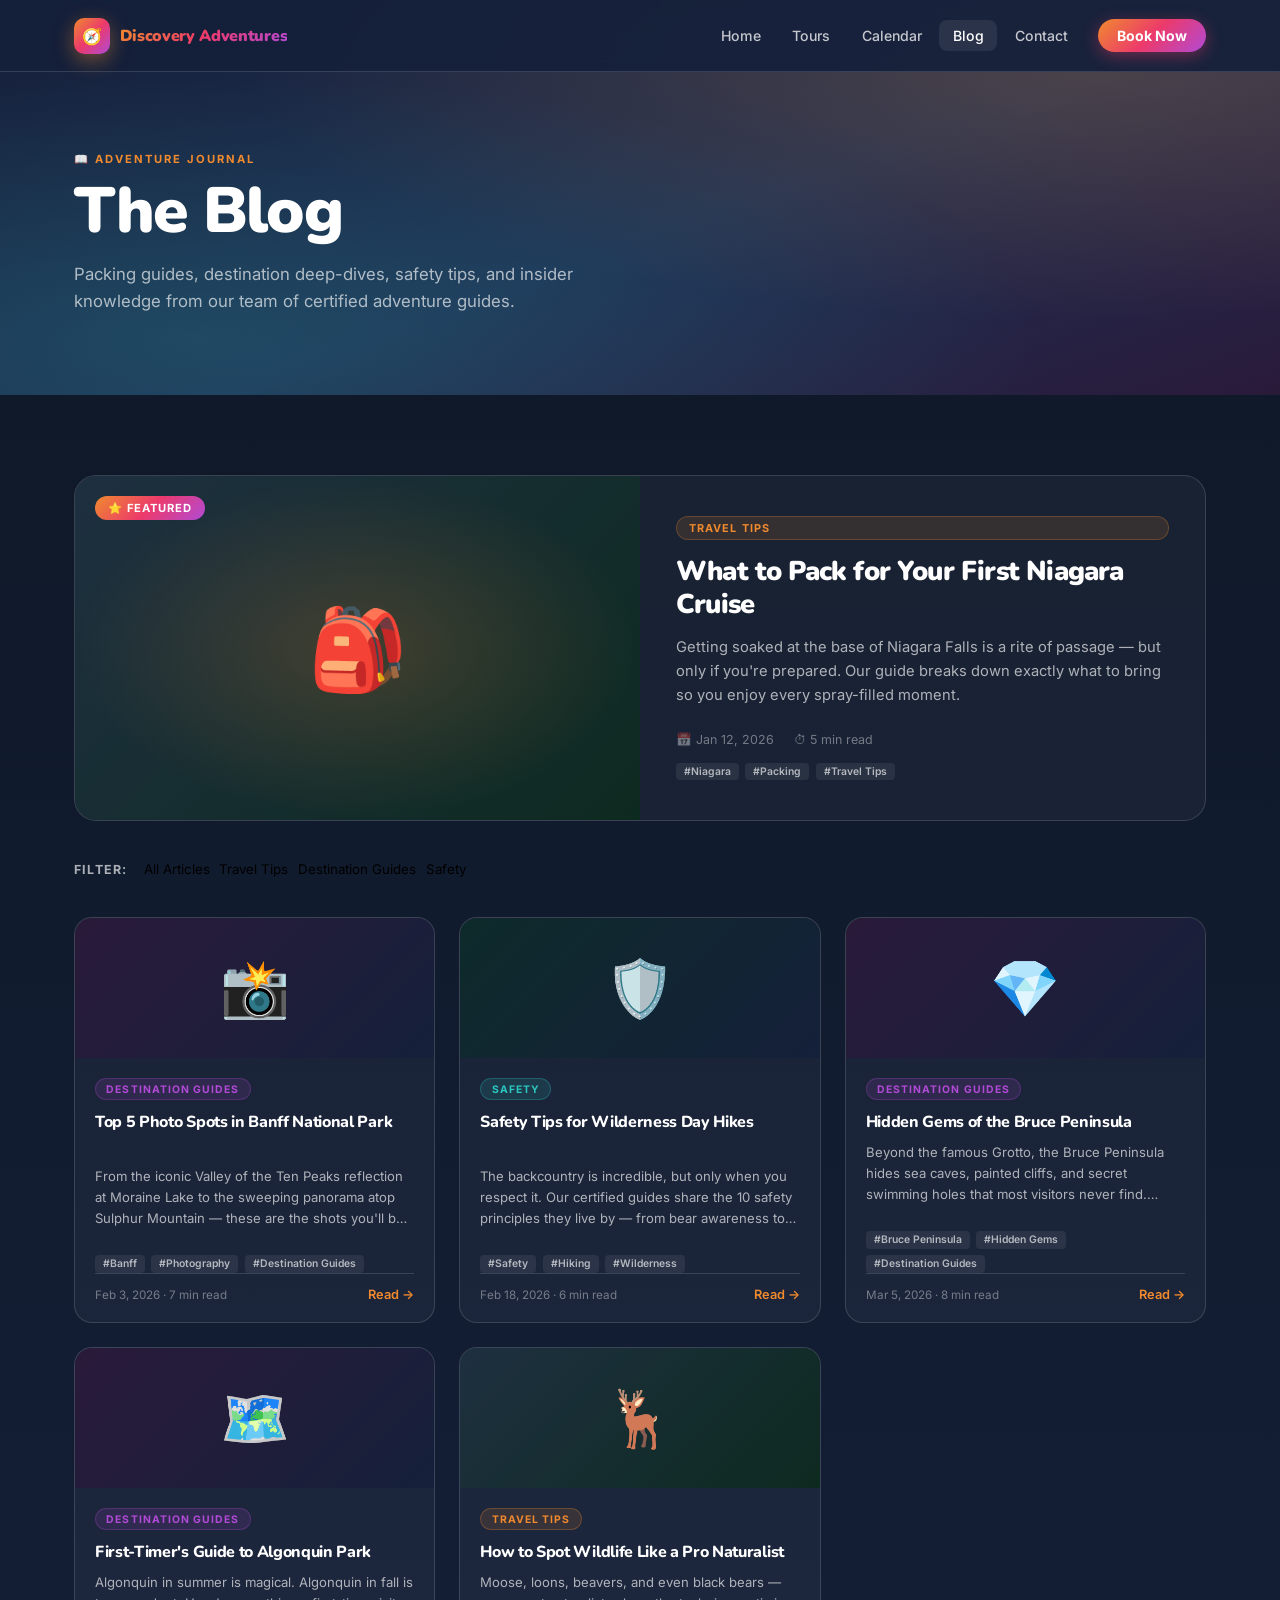
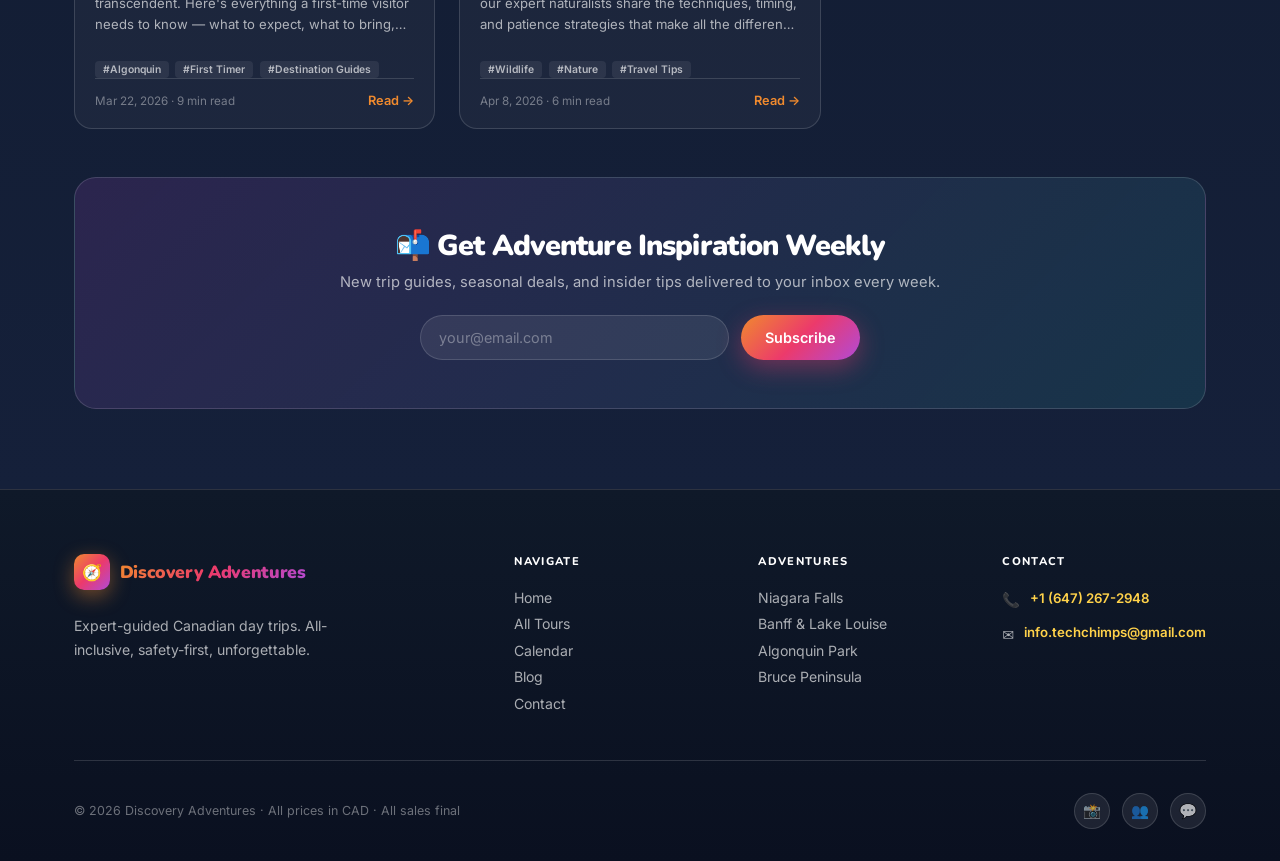
==== blog.html @ 80109bd1 "Add files via upload" ====
<!DOCTYPE html>
<html lang="en">
<head>
<meta charset="UTF-8"/>
<meta name="viewport" content="width=device-width,initial-scale=1"/>
<title>Adventure Blog — Discovery Adventures</title>
<link rel="stylesheet" href="css/style.css"/>
<style>
/* ── BLOG PAGE STYLES ────────────────────────────────── */

/* FEATURED POST */
.featured-post {
  background: rgba(255,255,255,0.04);
  border: 1px solid var(--glass-border);
  border-radius: 22px;
  overflow: hidden;
  display: grid;
  grid-template-columns: 1fr 1fr;
  margin-bottom: 2.5rem;
  transition: transform 0.3s, box-shadow 0.3s;
  cursor: pointer;
}
.featured-post:hover {
  transform: translateY(-4px);
  box-shadow: 0 24px 60px -16px rgba(21,32,58,0.7);
}
.featured-visual {
  background: linear-gradient(135deg, #15203a 0%, #1a1060 100%);
  display: flex;
  align-items: center;
  justify-content: center;
  font-size: 6rem;
  min-height: 320px;
  position: relative;
  overflow: hidden;
}
.featured-visual::before {
  content: '';
  position: absolute;
  inset: 0;
  background: radial-gradient(ellipse at 50% 50%, rgba(240,138,46,0.2), transparent 70%);
}
.featured-badge {
  position: absolute;
  top: 1.25rem; left: 1.25rem;
  padding: 0.3rem 0.8rem;
  background: var(--grad-main);
  border-radius: 999px;
  font-size: 0.7rem;
  font-weight: 700;
  color: white;
  text-transform: uppercase;
  letter-spacing: 0.08em;
}
.featured-body {
  padding: 2.5rem 2.25rem;
  display: flex;
  flex-direction: column;
  justify-content: center;
}
.featured-cat {
  display: inline-flex;
  align-items: center;
  padding: 0.25rem 0.75rem;
  border-radius: 999px;
  font-size: 0.68rem;
  font-weight: 700;
  letter-spacing: 0.1em;
  text-transform: uppercase;
  margin-bottom: 1rem;
}
.featured-title {
  font-family: 'Nunito', sans-serif;
  font-weight: 900;
  font-size: 1.7rem;
  letter-spacing: -0.03em;
  color: white;
  line-height: 1.2;
  margin-bottom: 0.85rem;
}
.featured-excerpt {
  font-size: 0.92rem;
  color: var(--text-muted);
  line-height: 1.65;
  margin-bottom: 1.5rem;
}
.featured-meta {
  display: flex;
  align-items: center;
  gap: 1.25rem;
  font-size: 0.78rem;
  color: var(--text-dim);
}

/* TAG FILTERS */
.tag-filters {
  display: flex;
  gap: 0.6rem;
  flex-wrap: wrap;
  margin-bottom: 2.5rem;
  align-items: center;
}
.tag-filter-label {
  font-size: 0.78rem;
  font-weight: 700;
  color: var(--text-muted);
  text-transform: uppercase;
  letter-spacing: 0.1em;
  margin-right: 0.4rem;
}

/* BLOG GRID */
.blog-masonry {
  display: grid;
  grid-template-columns: repeat(3, 1fr);
  gap: 1.5rem;
}
.blog-post-card {
  background: rgba(255,255,255,0.04);
  border: 1px solid var(--glass-border);
  border-radius: 18px;
  overflow: hidden;
  display: flex;
  flex-direction: column;
  transition: transform 0.3s, box-shadow 0.3s;
  cursor: pointer;
}
.blog-post-card:hover {
  transform: translateY(-5px);
  box-shadow: 0 20px 50px -12px rgba(21,32,58,0.6);
}
.blog-post-visual {
  height: 140px;
  display: flex;
  align-items: center;
  justify-content: center;
  font-size: 3.5rem;
  position: relative;
  overflow: hidden;
}
.blog-post-body {
  padding: 1.25rem;
  flex: 1;
  display: flex;
  flex-direction: column;
}
.blog-post-cat {
  display: inline-flex;
  align-items: center;
  padding: 0.2rem 0.65rem;
  border-radius: 999px;
  font-size: 0.65rem;
  font-weight: 700;
  letter-spacing: 0.1em;
  text-transform: uppercase;
  margin-bottom: 0.75rem;
  align-self: flex-start;
}
.blog-post-title {
  font-family: 'Nunito', sans-serif;
  font-weight: 800;
  font-size: 1rem;
  color: white;
  letter-spacing: -0.02em;
  line-height: 1.3;
  margin-bottom: 0.6rem;
  flex: 1;
}
.blog-post-excerpt {
  font-size: 0.82rem;
  color: var(--text-muted);
  line-height: 1.6;
  margin-bottom: 1rem;
  display: -webkit-box;
  -webkit-line-clamp: 3;
  -webkit-box-orient: vertical;
  overflow: hidden;
}
.blog-post-footer {
  display: flex;
  align-items: center;
  justify-content: space-between;
  border-top: 1px solid var(--glass-border);
  padding-top: 0.85rem;
}
.blog-post-meta {
  font-size: 0.73rem;
  color: var(--text-dim);
}

/* TAG CHIPS */
.blog-tags {
  display: flex;
  gap: 0.4rem;
  flex-wrap: wrap;
  margin-top: 0.6rem;
}
.blog-tag {
  font-size: 0.65rem;
  padding: 0.15rem 0.5rem;
  border-radius: 4px;
  background: rgba(255,255,255,0.07);
  color: var(--text-muted);
  font-weight: 600;
}

/* NEWSLETTER */
.newsletter-strip {
  background: linear-gradient(135deg, rgba(177,74,214,0.15), rgba(44,199,193,0.12));
  border: 1px solid var(--glass-border);
  border-radius: 22px;
  padding: 3rem 2.5rem;
  text-align: center;
  margin-top: 3rem;
}
.newsletter-title {
  font-family: 'Nunito', sans-serif;
  font-weight: 900;
  font-size: 1.8rem;
  letter-spacing: -0.03em;
  color: white;
  margin-bottom: 0.5rem;
}
.newsletter-sub { font-size: 0.92rem; color: var(--text-muted); margin-bottom: 1.5rem; }
.newsletter-form {
  display: flex;
  max-width: 440px;
  margin: 0 auto;
  gap: 0.75rem;
  flex-wrap: wrap;
}
.newsletter-input {
  flex: 1;
  padding: 0.8rem 1.1rem;
  border-radius: 999px;
  border: 1px solid var(--glass-border);
  background: rgba(255,255,255,0.08);
  color: white;
  font-size: 0.9rem;
  outline: none;
  min-width: 200px;
}
.newsletter-input::placeholder { color: rgba(255,255,255,0.35); }
.newsletter-input:focus { border-color: var(--purple); }
.newsletter-success {
  color: var(--teal);
  font-weight: 700;
  font-size: 0.95rem;
  display: none;
  margin-top: 0.75rem;
}

/* RESPONSIVE */
@media (max-width: 900px) {
  .featured-post { grid-template-columns: 1fr; }
  .featured-visual { min-height: 200px; }
  .blog-masonry { grid-template-columns: 1fr 1fr; }
}
@media (max-width: 600px) { .blog-masonry { grid-template-columns: 1fr; } }
</style>
</head>
<body>

<!-- ── NAVIGATION ─────────────────────────────────────── -->
<nav class="site-nav">
  <div class="nav-inner">
    <a href="index.html" class="nav-logo">
      <div class="nav-logo-badge">🧭</div>
      <span class="nav-logo-name">Discovery Adventures</span>
    </a>
    <button class="nav-toggle" id="navToggle" aria-label="Toggle menu">
      <span></span><span></span><span></span>
    </button>
    <div class="nav-links" id="navLinks">
      <a href="index.html" class="nav-link">Home</a>
      <a href="tours.html" class="nav-link">Tours</a>
      <a href="calendar.html" class="nav-link">Calendar</a>
      <a href="blog.html" class="nav-link active">Blog</a>
      <a href="contact.html" class="nav-link">Contact</a>
      <a href="tours.html" class="nav-cta">Book Now</a>
    </div>
  </div>
</nav>

<!-- ── PAGE HERO ───────────────────────────────────────── -->
<section class="page-hero">
  <div class="container page-hero-inner">
    <div class="section-eyebrow">📖 Adventure Journal</div>
    <h1 class="section-title" style="font-size:clamp(2.5rem,6vw,4rem);">The Blog</h1>
    <p class="section-subtitle">Packing guides, destination deep-dives, safety tips, and insider knowledge from our team of certified adventure guides.</p>
  </div>
</section>

<!-- ── BLOG CONTENT ────────────────────────────────────── -->
<section class="section" style="background:linear-gradient(180deg,#0f1929 0%,var(--navy) 100%);">
  <div class="container">

    <!-- Featured Post -->
    <div class="featured-post" id="featuredPost"><!-- injected --></div>

    <!-- Tag Filters -->
    <div class="tag-filters">
      <span class="tag-filter-label">Filter:</span>
      <button class="filter-chip active" data-cat="all">All Articles</button>
      <button class="filter-chip" data-cat="Travel Tips">Travel Tips</button>
      <button class="filter-chip" data-cat="Destination Guides">Destination Guides</button>
      <button class="filter-chip" data-cat="Safety">Safety</button>
    </div>

    <!-- Blog Grid -->
    <div class="blog-masonry" id="blogMasonry"><!-- injected --></div>

    <!-- Newsletter -->
    <div class="newsletter-strip">
      <div class="newsletter-title">📬 Get Adventure Inspiration Weekly</div>
      <p class="newsletter-sub">New trip guides, seasonal deals, and insider tips delivered to your inbox every week.</p>
      <div class="newsletter-form">
        <input class="newsletter-input" type="email" id="newsletterEmail" placeholder="your@email.com" autocomplete="email"/>
        <button class="btn btn-primary" id="newsletterBtn" style="border-radius:999px;">Subscribe</button>
      </div>
      <div class="newsletter-success" id="newsletterSuccess">🎉 You're subscribed! Welcome to the crew.</div>
    </div>

  </div>
</section>

<!-- ── SITE FOOTER ─────────────────────────────────────── -->
<footer class="site-footer">
  <div class="container">
    <div class="footer-grid">
      <div>
        <a href="index.html" class="nav-logo" style="display:inline-flex; margin-bottom:0.5rem;">
          <div class="nav-logo-badge">🧭</div>
          <span class="nav-logo-name" style="font-size:1.1rem;">Discovery Adventures</span>
        </a>
        <p class="footer-brand-desc">Expert-guided Canadian day trips. All-inclusive, safety-first, unforgettable.</p>
      </div>
      <div>
        <div class="footer-col-title">Navigate</div>
        <div class="footer-links">
          <a href="index.html">Home</a>
          <a href="tours.html">All Tours</a>
          <a href="calendar.html">Calendar</a>
          <a href="blog.html">Blog</a>
          <a href="contact.html">Contact</a>
        </div>
      </div>
      <div>
        <div class="footer-col-title">Adventures</div>
        <div class="footer-links">
          <a href="tour-detail.html?tour=niagara-falls">Niagara Falls</a>
          <a href="tour-detail.html?tour=banff-lake-louise">Banff & Lake Louise</a>
          <a href="tour-detail.html?tour=algonquin-canoe">Algonquin Park</a>
          <a href="tour-detail.html?tour=bruce-peninsula">Bruce Peninsula</a>
        </div>
      </div>
      <div>
        <div class="footer-col-title">Contact</div>
        <div class="footer-contact-row">
          <span class="footer-contact-icon">📞</span>
          <div><a href="https://wa.me/16472672948">+1 (647) 267-2948</a></div>
        </div>
        <div class="footer-contact-row">
          <span class="footer-contact-icon">✉️</span>
          <div><a href="mailto:info.techchimps@gmail.com">info.techchimps@gmail.com</a></div>
        </div>
      </div>
    </div>
    <div class="footer-bottom">
      <div class="footer-legal">© 2026 Discovery Adventures · All prices in CAD · All sales final</div>
      <div class="footer-social">
        <a href="#" aria-label="Instagram">📸</a>
        <a href="#" aria-label="Facebook">👥</a>
        <a href="https://wa.me/16472672948" aria-label="WhatsApp">💬</a>
      </div>
    </div>
  </div>
</footer>

<!-- ── SCRIPTS ──────────────────────────────────────────── -->
<script src="js/data.js"></script>
<script>
/* ── NAV ─────────────────────────────────────────────── */
document.getElementById('navToggle').addEventListener('click', () => {
  document.getElementById('navLinks').classList.toggle('open');
});

/* ── BACKGROUND GRADIENTS PER CATEGORY ──────────────── */
const CATEGORY_BKGS = {
  'Travel Tips':       'linear-gradient(135deg,#1e3040 0%,#0d2a20 100%)',
  'Destination Guides':'linear-gradient(135deg,#2a1a3a 0%,#15203a 100%)',
  'Safety':            'linear-gradient(135deg,#0d2a2a 0%,#15203a 100%)',
};

/* ── RENDER FEATURED ─────────────────────────────────── */
function renderFeatured(post) {
  const bkg = CATEGORY_BKGS[post.category] || CATEGORY_BKGS['Travel Tips'];
  document.getElementById('featuredPost').innerHTML = `
    <div class="featured-visual" style="background:${bkg}">
      <div style="position:relative;z-index:1;font-size:5rem">${post.emoji}</div>
      <div class="featured-badge">⭐ Featured</div>
    </div>
    <div class="featured-body">
      <span class="featured-cat" style="background:${post.categoryColor}22; color:${post.categoryColor}; border:1px solid ${post.categoryColor}44;">
        ${post.category}
      </span>
      <h2 class="featured-title">${post.title}</h2>
      <p class="featured-excerpt">${post.excerpt}</p>
      <div class="featured-meta">
        <span>📅 ${post.date}</span>
        <span>⏱ ${post.readTime}</span>
      </div>
      <div class="blog-tags" style="margin-top:1rem;">
        ${post.tags.map(t=>`<span class="blog-tag">#${t}</span>`).join('')}
      </div>
    </div>`;
}

/* ── RENDER BLOG GRID ────────────────────────────────── */
let activeCat = 'all';

function renderBlogGrid() {
  const filtered = activeCat === 'all'
    ? BLOG_DB.slice(1)
    : BLOG_DB.slice(1).filter(p => p.category === activeCat);

  const bkg = (cat) => CATEGORY_BKGS[cat] || CATEGORY_BKGS['Travel Tips'];

  document.getElementById('blogMasonry').innerHTML = filtered.map(post => `
    <article class="blog-post-card">
      <div class="blog-post-visual" style="background:${bkg(post.category)}">
        ${post.emoji}
      </div>
      <div class="blog-post-body">
        <span class="blog-post-cat" style="background:${post.categoryColor}22; color:${post.categoryColor}; border:1px solid ${post.categoryColor}44;">
          ${post.category}
        </span>
        <h3 class="blog-post-title">${post.title}</h3>
        <p class="blog-post-excerpt">${post.excerpt}</p>
        <div class="blog-tags">
          ${post.tags.map(t=>`<span class="blog-tag">#${t}</span>`).join('')}
        </div>
        <div class="blog-post-footer">
          <span class="blog-post-meta">${post.date} · ${post.readTime}</span>
          <span style="color:var(--orange);font-size:0.8rem;font-weight:600;">Read →</span>
        </div>
      </div>
    </article>`).join('') || `<div class="no-results" style="grid-column:1/-1;text-align:center;padding:3rem;color:var(--text-muted);">No articles in this category yet.</div>`;
}

/* ── FILTER CHIPS ────────────────────────────────────── */
document.querySelectorAll('.filter-chip').forEach(chip => {
  chip.addEventListener('click', () => {
    document.querySelectorAll('.filter-chip').forEach(c => c.classList.remove('active'));
    chip.classList.add('active');
    activeCat = chip.dataset.cat;
    renderBlogGrid();
  });
});

/* ── NEWSLETTER ──────────────────────────────────────── */
document.getElementById('newsletterBtn').addEventListener('click', () => {
  const email = document.getElementById('newsletterEmail').value.trim();
  if (!/^[^\s@]+@[^\s@]+\.[^\s@]+$/.test(email)) {
    document.getElementById('newsletterEmail').style.borderColor = 'var(--pink)';
    return;
  }
  document.getElementById('newsletterEmail').style.borderColor = 'var(--teal)';
  document.getElementById('newsletterSuccess').style.display = 'block';
  document.getElementById('newsletterBtn').disabled = true;
  document.getElementById('newsletterBtn').textContent = '✓ Subscribed!';
});

/* ── INIT ────────────────────────────────────────────── */
renderFeatured(BLOG_DB[0]);
renderBlogGrid();
</script>
</body>
</html>
---- css/style.css ----
/* ══════════════════════════════════════════════════════════
   Discovery Adventures — Global Stylesheet
   Shared across all pages. Dark adventure tourism aesthetic.
   ══════════════════════════════════════════════════════════ */

@import url('https://fonts.googleapis.com/css2?family=Nunito:wght@700;800;900&family=Inter:wght@400;500;600&display=swap');

/* ── CSS VARIABLES ─────────────────────────────────────── */
:root {
  --navy:        #15203a;
  --slate:       #1e2f52;
  --dark-purple: #2a1a3a;
  --orange:      #f08a2e;
  --pink:        #ec3a6b;
  --purple:      #b14ad6;
  --teal:        #2cc7c1;
  --yellow:      #ffd24a;
  --green:       #84d850;
  --cream:       #e8e4d8;
  --off-white:   #fffdf6;
  --border:      #ece6d6;
  --text-muted:  rgba(255,255,255,0.65);
  --text-dim:    rgba(255,255,255,0.4);
  --glass:       rgba(255,255,255,0.08);
  --glass-border:rgba(255,255,255,0.14);

  --grad-main:   linear-gradient(135deg, #f08a2e, #ec3a6b, #b14ad6);
  --grad-teal:   linear-gradient(135deg, #2cc7c1, #4ea7ff);
  --grad-green:  linear-gradient(135deg, #84d850, #2cc7c1);
  --grad-dark:   linear-gradient(160deg, #15203a 0%, #1e2f52 55%, #2a1a3a 100%);

  --shadow-card: 0 20px 60px -15px rgba(21,32,58,0.5);
  --shadow-glow: 0 8px 32px rgba(240,138,46,0.4);

  --radius-card: 20px;
  --radius-btn:  999px;
  --radius-sm:   10px;

  --nav-h: 72px;
}

/* ── RESET ─────────────────────────────────────────────── */
*, *::before, *::after { box-sizing: border-box; margin: 0; padding: 0; }
html { scroll-behavior: smooth; }

body {
  font-family: 'Inter', system-ui, sans-serif;
  font-weight: 400;
  background: var(--navy);
  color: white;
  min-height: 100vh;
  -webkit-font-smoothing: antialiased;
}

img { display: block; max-width: 100%; }
a { text-decoration: none; color: inherit; }
ul, ol { list-style: none; }
button { cursor: pointer; border: none; background: none; font-family: inherit; }
input, textarea, select { font-family: inherit; }

/* ── TYPOGRAPHY ────────────────────────────────────────── */
.font-display {
  font-family: 'Nunito', sans-serif;
  font-weight: 900;
  letter-spacing: -0.03em;
}

.gradient-text {
  background: var(--grad-main);
  -webkit-background-clip: text;
  background-clip: text;
  color: transparent;
}
.gradient-text-teal {
  background: var(--grad-teal);
  -webkit-background-clip: text;
  background-clip: text;
  color: transparent;
}
.gradient-text-yellow {
  background: linear-gradient(90deg, var(--yellow), var(--orange));
  -webkit-background-clip: text;
  background-clip: text;
  color: transparent;
}

/* ── BUTTONS ───────────────────────────────────────────── */
.btn {
  display: inline-flex;
  align-items: center;
  gap: 0.5rem;
  padding: 0.75rem 1.5rem;
  border-radius: var(--radius-btn);
  font-weight: 600;
  font-size: 0.9rem;
  transition: transform 0.2s, box-shadow 0.2s, opacity 0.2s;
  white-space: nowrap;
}
.btn:hover { transform: translateY(-2px); }
.btn:active { transform: translateY(0); }

.btn-primary {
  background: var(--grad-main);
  color: white;
  box-shadow: 0 8px 24px rgba(236,58,107,0.4);
}
.btn-primary:hover { box-shadow: 0 12px 32px rgba(236,58,107,0.55); }

.btn-secondary {
  background: var(--glass);
  color: white;
  border: 1px solid var(--glass-border);
  backdrop-filter: blur(10px);
}
.btn-secondary:hover { background: rgba(255,255,255,0.14); }

.btn-teal {
  background: var(--grad-teal);
  color: white;
  box-shadow: 0 8px 24px rgba(44,199,193,0.4);
}
.btn-teal:hover { box-shadow: 0 12px 32px rgba(44,199,193,0.55); }

.btn-lg {
  padding: 0.9rem 2rem;
  font-size: 1rem;
}

.btn-sm {
  padding: 0.5rem 1rem;
  font-size: 0.8rem;
}

/* ── PILLS / BADGES ────────────────────────────────────── */
.pill {
  display: inline-flex;
  align-items: center;
  gap: 0.35rem;
  padding: 0.3rem 0.75rem;
  border-radius: var(--radius-btn);
  font-size: 0.7rem;
  font-weight: 700;
  letter-spacing: 0.08em;
  text-transform: uppercase;
  white-space: nowrap;
}
.pill-glass {
  background: var(--glass);
  border: 1px solid var(--glass-border);
  color: rgba(255,255,255,0.85);
}
.pill-orange {
  background: rgba(240,138,46,0.18);
  border: 1px solid rgba(240,138,46,0.35);
  color: var(--orange);
}
.pill-teal {
  background: rgba(44,199,193,0.18);
  border: 1px solid rgba(44,199,193,0.35);
  color: var(--teal);
}
.pill-purple {
  background: rgba(177,74,214,0.18);
  border: 1px solid rgba(177,74,214,0.35);
  color: var(--purple);
}
.pill-pink {
  background: rgba(236,58,107,0.18);
  border: 1px solid rgba(236,58,107,0.35);
  color: var(--pink);
}
.pill-green {
  background: rgba(132,216,80,0.18);
  border: 1px solid rgba(132,216,80,0.35);
  color: var(--green);
}
.pill-yellow {
  background: rgba(255,210,74,0.18);
  border: 1px solid rgba(255,210,74,0.35);
  color: var(--yellow);
}

/* ── CARD ──────────────────────────────────────────────── */
.card {
  background: rgba(255,255,255,0.05);
  border: 1px solid var(--glass-border);
  border-radius: var(--radius-card);
  overflow: hidden;
  transition: transform 0.3s, box-shadow 0.3s;
}
.card:hover {
  transform: translateY(-5px);
  box-shadow: var(--shadow-card);
}
.card-light {
  background: var(--off-white);
  border: 1px solid var(--border);
  color: var(--navy);
}

/* ── SECTION LAYOUTS ───────────────────────────────────── */
.section { padding: 5rem 0; }
.section-sm { padding: 3rem 0; }
.container {
  width: 100%;
  max-width: 1180px;
  margin: 0 auto;
  padding: 0 1.5rem;
}
.container-wide {
  width: 100%;
  max-width: 1400px;
  margin: 0 auto;
  padding: 0 1.5rem;
}

.section-eyebrow {
  font-size: 0.7rem;
  font-weight: 700;
  text-transform: uppercase;
  letter-spacing: 0.18em;
  color: var(--orange);
  margin-bottom: 0.75rem;
}
.section-title {
  font-family: 'Nunito', sans-serif;
  font-weight: 900;
  font-size: clamp(2rem, 5vw, 3rem);
  letter-spacing: -0.03em;
  line-height: 1.05;
  color: white;
  margin-bottom: 1rem;
}
.section-subtitle {
  color: var(--text-muted);
  font-size: 1.05rem;
  line-height: 1.6;
  max-width: 560px;
}

/* ── GRIDS ─────────────────────────────────────────────── */
.grid-2 { display: grid; grid-template-columns: repeat(2, 1fr); gap: 1.5rem; }
.grid-3 { display: grid; grid-template-columns: repeat(3, 1fr); gap: 1.5rem; }
.grid-4 { display: grid; grid-template-columns: repeat(4, 1fr); gap: 1.25rem; }

/* ── DIVIDER ───────────────────────────────────────────── */
.divider {
  height: 1px;
  background: var(--glass-border);
  margin: 0;
}

/* ── TOUR CARD (shared) ────────────────────────────────── */
.tour-card {
  background: var(--slate);
  border: 1px solid var(--glass-border);
  border-radius: var(--radius-card);
  overflow: hidden;
  display: flex;
  flex-direction: column;
  transition: transform 0.3s ease, box-shadow 0.3s ease;
  position: relative;
}
.tour-card:hover {
  transform: translateY(-6px);
  box-shadow: 0 24px 64px -16px rgba(21,32,58,0.7);
}
.tour-card-header {
  padding: 1.75rem 1.5rem 1.25rem;
  position: relative;
}
.tour-card-emoji {
  font-size: 2.5rem;
  margin-bottom: 0.75rem;
  display: block;
}
.tour-card-title {
  font-family: 'Nunito', sans-serif;
  font-weight: 900;
  font-size: 1.3rem;
  letter-spacing: -0.02em;
  color: white;
  line-height: 1.2;
  margin-bottom: 0.5rem;
}
.tour-card-desc {
  font-size: 0.85rem;
  color: var(--text-muted);
  line-height: 1.55;
}
.tour-card-meta {
  display: flex;
  flex-wrap: wrap;
  gap: 0.5rem;
  padding: 1rem 1.5rem;
  border-top: 1px solid var(--glass-border);
}
.tour-card-footer {
  display: flex;
  align-items: center;
  justify-content: space-between;
  padding: 1rem 1.5rem 1.5rem;
  margin-top: auto;
}
.tour-card-price {
  font-family: 'Nunito', sans-serif;
  font-weight: 900;
  font-size: 1.5rem;
  color: white;
  letter-spacing: -0.02em;
}
.tour-card-price span {
  font-size: 0.75rem;
  color: var(--text-muted);
  font-family: 'Inter', sans-serif;
  font-weight: 600;
  letter-spacing: 0;
}
.tour-card-accent {
  position: absolute;
  top: 0; left: 0; right: 0;
  height: 4px;
}

/* ── NAVIGATION ────────────────────────────────────────── */
.site-nav {
  position: fixed;
  top: 0; left: 0; right: 0;
  height: var(--nav-h);
  background: rgba(21, 32, 58, 0.9);
  backdrop-filter: blur(20px);
  -webkit-backdrop-filter: blur(20px);
  border-bottom: 1px solid var(--glass-border);
  z-index: 1000;
  display: flex;
  align-items: center;
}
.nav-inner {
  width: 100%;
  max-width: 1180px;
  margin: 0 auto;
  padding: 0 1.5rem;
  display: flex;
  align-items: center;
  gap: 2rem;
}
.nav-logo {
  display: flex;
  align-items: center;
  gap: 0.6rem;
  text-decoration: none;
  flex-shrink: 0;
}
.nav-logo-badge {
  width: 36px; height: 36px;
  border-radius: 10px;
  background: var(--grad-main);
  display: flex; align-items: center; justify-content: center;
  font-size: 1rem;
  box-shadow: 0 6px 20px rgba(240,138,46,0.45);
}
.nav-logo-name {
  font-family: 'Nunito', sans-serif;
  font-weight: 900;
  font-size: 1rem;
  letter-spacing: -0.02em;
  background: var(--grad-main);
  -webkit-background-clip: text;
  background-clip: text;
  color: transparent;
}
.nav-links {
  display: flex;
  align-items: center;
  gap: 0.25rem;
  margin-left: auto;
}
.nav-link {
  padding: 0.45rem 0.85rem;
  border-radius: 8px;
  font-size: 0.88rem;
  font-weight: 500;
  color: rgba(255,255,255,0.75);
  transition: color 0.2s, background 0.2s;
}
.nav-link:hover,
.nav-link.active {
  color: white;
  background: var(--glass);
}
.nav-cta {
  margin-left: 0.75rem;
  padding: 0.5rem 1.2rem;
  background: var(--grad-main);
  border-radius: var(--radius-btn);
  font-size: 0.88rem;
  font-weight: 700;
  color: white;
  transition: transform 0.2s, box-shadow 0.2s;
  box-shadow: 0 4px 16px rgba(236,58,107,0.4);
}
.nav-cta:hover {
  transform: translateY(-1px);
  box-shadow: 0 8px 24px rgba(236,58,107,0.5);
}

/* Mobile hamburger */
.nav-toggle {
  display: none;
  flex-direction: column;
  gap: 5px;
  margin-left: auto;
  padding: 6px;
  cursor: pointer;
}
.nav-toggle span {
  width: 22px;
  height: 2px;
  background: white;
  border-radius: 2px;
  transition: transform 0.3s, opacity 0.3s;
}

/* ── SITE FOOTER ────────────────────────────────────────── */
.site-footer {
  background: linear-gradient(180deg, #0f1929 0%, #0a1020 100%);
  border-top: 1px solid var(--glass-border);
  padding: 4rem 0 2rem;
}
.footer-grid {
  display: grid;
  grid-template-columns: 2fr 1fr 1fr 1fr;
  gap: 3rem;
  margin-bottom: 3rem;
}
.footer-brand-desc {
  font-size: 0.88rem;
  color: var(--text-muted);
  line-height: 1.7;
  margin-top: 1rem;
  max-width: 280px;
}
.footer-col-title {
  font-family: 'Nunito', sans-serif;
  font-weight: 800;
  font-size: 0.85rem;
  color: white;
  letter-spacing: -0.01em;
  margin-bottom: 1.25rem;
  text-transform: uppercase;
  font-size: 0.7rem;
  letter-spacing: 0.12em;
}
.footer-links { display: flex; flex-direction: column; gap: 0.6rem; }
.footer-links a {
  font-size: 0.88rem;
  color: var(--text-muted);
  transition: color 0.2s;
}
.footer-links a:hover { color: white; }
.footer-contact-row {
  display: flex;
  align-items: flex-start;
  gap: 0.6rem;
  font-size: 0.83rem;
  color: var(--text-muted);
  margin-bottom: 0.75rem;
  line-height: 1.5;
}
.footer-contact-icon { font-size: 0.9rem; flex-shrink: 0; margin-top: 0.05rem; }
.footer-contact-row a { color: var(--yellow); font-weight: 600; transition: color 0.2s; }
.footer-contact-row a:hover { color: white; }
.footer-bottom {
  display: flex;
  align-items: center;
  justify-content: space-between;
  padding-top: 2rem;
  border-top: 1px solid var(--glass-border);
  flex-wrap: wrap;
  gap: 1rem;
}
.footer-legal {
  font-size: 0.78rem;
  color: var(--text-dim);
  line-height: 1.6;
}
.footer-social {
  display: flex;
  gap: 0.75rem;
}
.footer-social a {
  width: 36px; height: 36px;
  border-radius: 50%;
  background: var(--glass);
  border: 1px solid var(--glass-border);
  display: flex; align-items: center; justify-content: center;
  font-size: 0.9rem;
  transition: background 0.2s, transform 0.2s;
  color: var(--text-muted);
}
.footer-social a:hover {
  background: var(--glass-border);
  transform: translateY(-2px);
  color: white;
}

/* ── PAGE HERO (generic) ────────────────────────────────── */
.page-hero {
  padding-top: calc(var(--nav-h) + 5rem);
  padding-bottom: 5rem;
  background: var(--grad-dark);
  position: relative;
  overflow: hidden;
}
.page-hero::before {
  content: '';
  position: absolute;
  inset: 0;
  background:
    radial-gradient(ellipse at 85% 15%, rgba(240,138,46,0.22) 0%, transparent 55%),
    radial-gradient(ellipse at 15% 85%, rgba(44,199,193,0.18) 0%, transparent 55%);
}
.page-hero-inner { position: relative; z-index: 1; }

/* ── UTILITY CLASSES ────────────────────────────────────── */
.text-center { text-align: center; }
.text-muted { color: var(--text-muted); }
.mt-1 { margin-top: 0.5rem; }
.mt-2 { margin-top: 1rem; }
.mt-3 { margin-top: 1.5rem; }
.mt-4 { margin-top: 2rem; }
.mb-1 { margin-bottom: 0.5rem; }
.mb-2 { margin-bottom: 1rem; }
.mb-3 { margin-bottom: 1.5rem; }
.mb-4 { margin-bottom: 2rem; }
.flex { display: flex; }
.flex-center { display: flex; align-items: center; justify-content: center; }
.flex-between { display: flex; align-items: center; justify-content: space-between; }
.gap-1 { gap: 0.5rem; }
.gap-2 { gap: 1rem; }
.gap-3 { gap: 1.5rem; }
.w-full { width: 100%; }

/* ── HIGHLIGHT BAR ─────────────────────────────────────── */
.highlight-bar {
  height: 5px;
  border-radius: 3px;
}

/* ── MODAL OVERLAY ─────────────────────────────────────── */
.modal-overlay {
  position: fixed;
  inset: 0;
  background: rgba(10, 14, 30, 0.85);
  backdrop-filter: blur(8px);
  -webkit-backdrop-filter: blur(8px);
  z-index: 9000;
  display: flex;
  align-items: center;
  justify-content: center;
  padding: 1.5rem;
  opacity: 0;
  pointer-events: none;
  transition: opacity 0.3s;
}
.modal-overlay.active {
  opacity: 1;
  pointer-events: all;
}
.modal-box {
  background: linear-gradient(160deg, #1e2f52 0%, #2a1a3a 100%);
  border: 1px solid var(--glass-border);
  border-radius: 24px;
  padding: 2.5rem;
  max-width: 480px;
  width: 100%;
  transform: translateY(20px) scale(0.96);
  transition: transform 0.3s;
  position: relative;
}
.modal-overlay.active .modal-box {
  transform: translateY(0) scale(1);
}

/* ── SCROLL OFFSET for anchors ─────────────────────────── */
[id] { scroll-margin-top: calc(var(--nav-h) + 1rem); }

/* ── FORM ELEMENTS ─────────────────────────────────────── */
.form-group { margin-bottom: 1.25rem; }
.form-label {
  display: block;
  font-size: 0.8rem;
  font-weight: 600;
  color: var(--text-muted);
  margin-bottom: 0.45rem;
  text-transform: uppercase;
  letter-spacing: 0.08em;
}
.form-input {
  width: 100%;
  padding: 0.8rem 1rem;
  border-radius: 10px;
  border: 1px solid var(--glass-border);
  background: rgba(255,255,255,0.06);
  color: white;
  font-size: 0.92rem;
  transition: border-color 0.2s, background 0.2s;
  outline: none;
}
.form-input:focus {
  border-color: var(--orange);
  background: rgba(255,255,255,0.1);
}
.form-input::placeholder { color: rgba(255,255,255,0.35); }
.form-input.error { border-color: var(--pink); }
.form-error {
  font-size: 0.75rem;
  color: var(--pink);
  margin-top: 0.35rem;
  display: none;
}
.form-error.visible { display: block; }

select.form-input option { background: var(--navy); color: white; }

/* ── RESPONSIVE ─────────────────────────────────────────── */
@media (max-width: 1024px) {
  .grid-4 { grid-template-columns: repeat(2, 1fr); }
  .footer-grid { grid-template-columns: 1fr 1fr; }
}

@media (max-width: 768px) {
  .grid-2,
  .grid-3,
  .grid-4 { grid-template-columns: 1fr; }

  .nav-links,
  .nav-cta { display: none; }

  .nav-toggle { display: flex; }

  .nav-links.open {
    display: flex;
    flex-direction: column;
    position: fixed;
    top: var(--nav-h);
    left: 0; right: 0;
    background: rgba(21, 32, 58, 0.97);
    backdrop-filter: blur(20px);
    padding: 1.5rem;
    gap: 0.5rem;
    border-bottom: 1px solid var(--glass-border);
    z-index: 999;
  }
  .nav-links.open .nav-cta {
    display: inline-flex;
    margin-left: 0;
    margin-top: 0.5rem;
    text-align: center;
    justify-content: center;
  }

  .section { padding: 3.5rem 0; }
  .page-hero { padding-top: calc(var(--nav-h) + 3rem); padding-bottom: 3rem; }
  .footer-grid { grid-template-columns: 1fr; gap: 2rem; }
  .footer-bottom { flex-direction: column; text-align: center; }

  .section-title { font-size: clamp(1.75rem, 6vw, 2.4rem); }
}

@media (max-width: 480px) {
  .container, .container-wide { padding: 0 1rem; }
  .btn-lg { padding: 0.8rem 1.5rem; font-size: 0.92rem; }
}
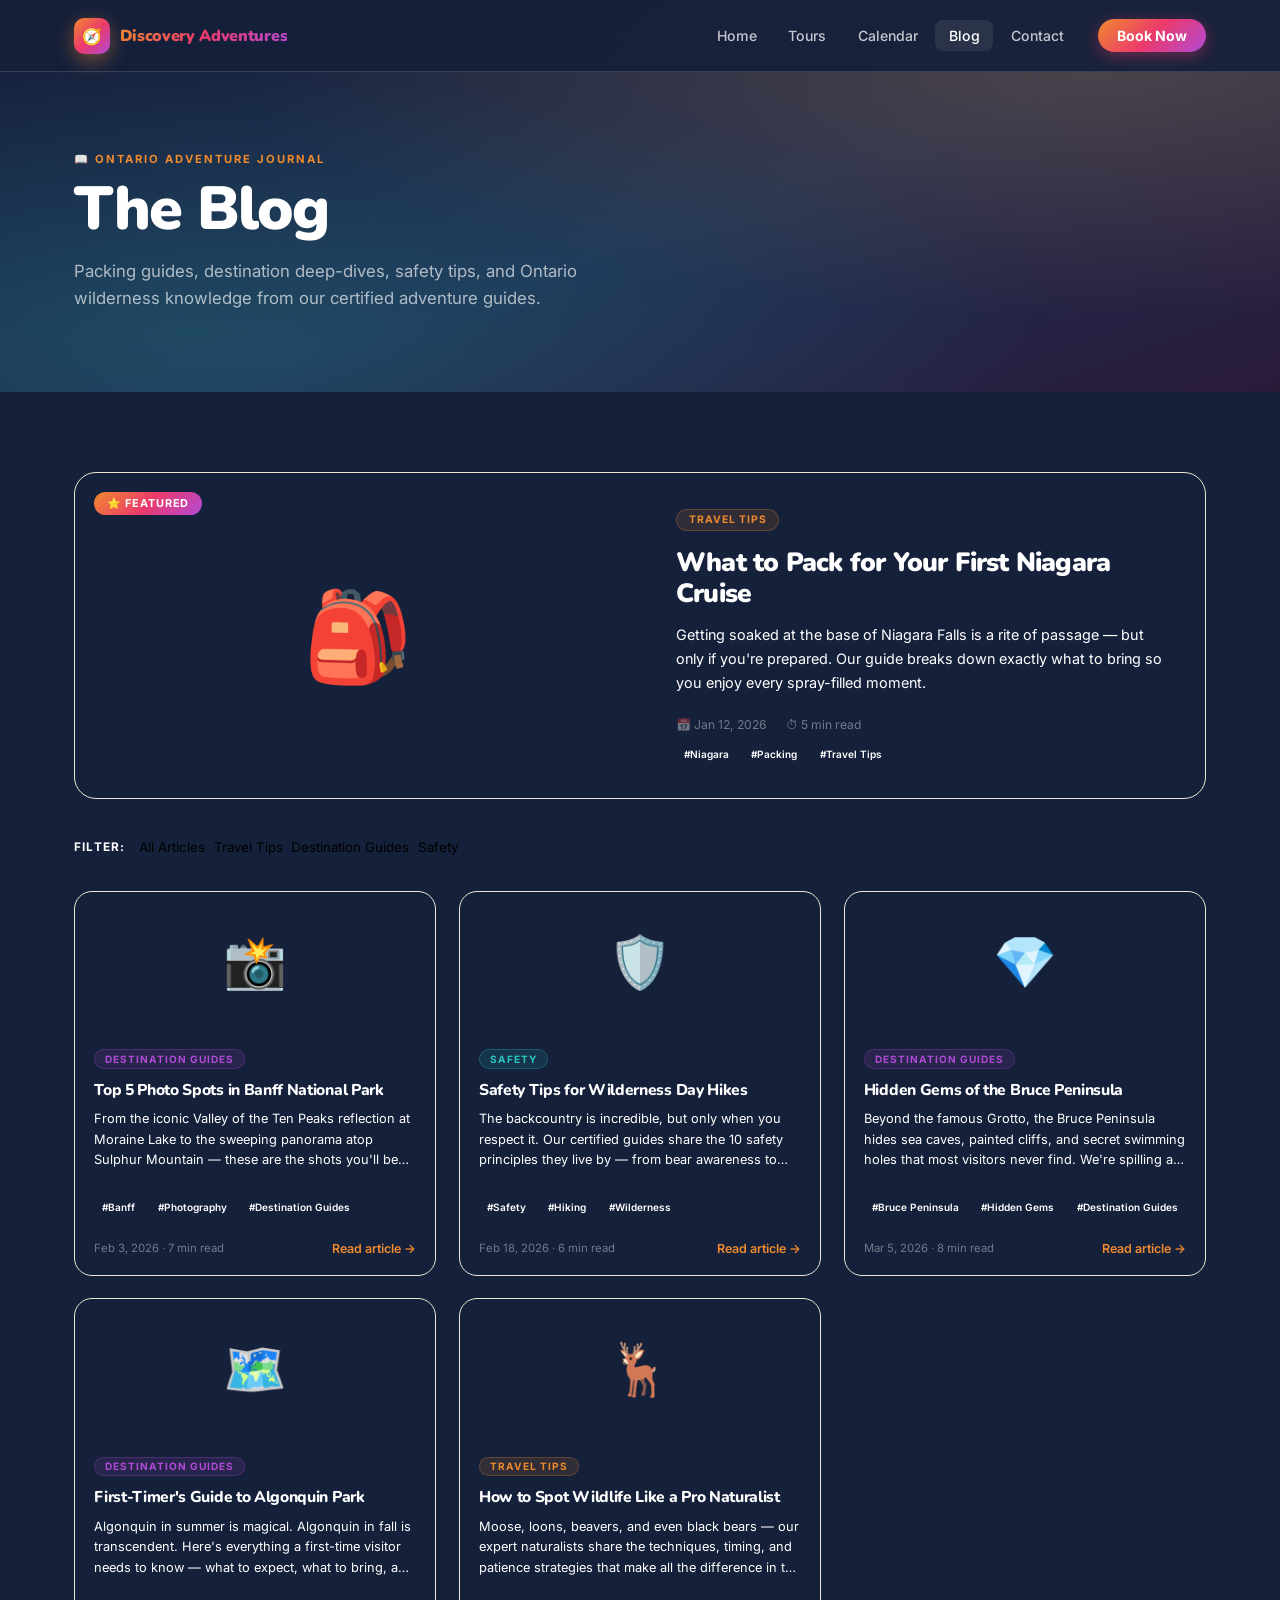
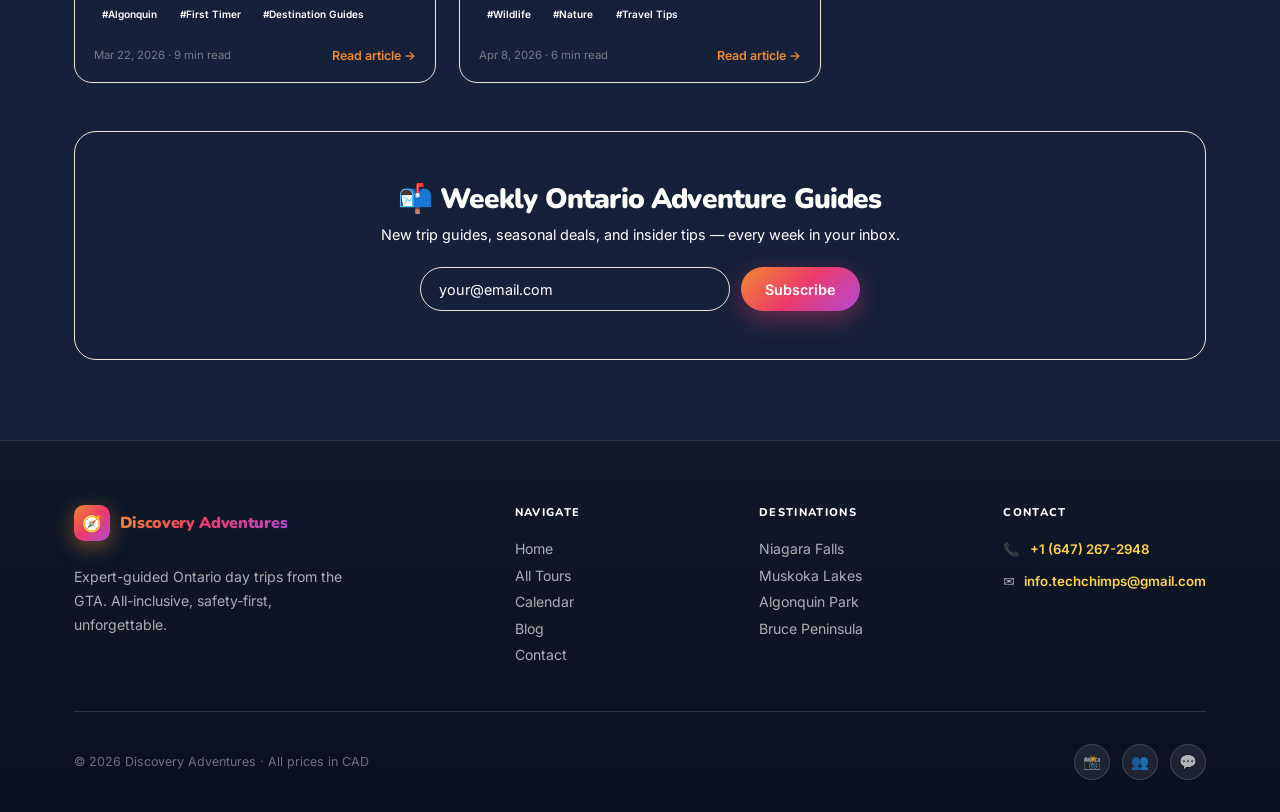
==== commit 5a226201: "Add files via upload" ====
--- a/blog.html
+++ b/blog.html
@@ -1,479 +1,424 @@
 <!DOCTYPE html>
-<html lang="en">
+<html lang="en" data-theme="dark">
 <head>
-<meta charset="UTF-8"/>
-<meta name="viewport" content="width=device-width,initial-scale=1"/>
+<meta charset="UTF-8"/><meta name="viewport" content="width=device-width,initial-scale=1"/>
 <title>Adventure Blog — Discovery Adventures</title>
+<link rel="icon" href="favicon.svg" type="image/svg+xml"/>
 <link rel="stylesheet" href="css/style.css"/>
 <style>
-/* ── BLOG PAGE STYLES ────────────────────────────────── */
-
-/* FEATURED POST */
+/* ── BLOG PAGE ─────────────────────────────────────────── */
 .featured-post {
-  background: rgba(255,255,255,0.04);
-  border: 1px solid var(--glass-border);
+  background: var(--bg-card-alt);
+  border: 1px solid var(--border);
   border-radius: 22px;
   overflow: hidden;
   display: grid;
   grid-template-columns: 1fr 1fr;
   margin-bottom: 2.5rem;
-  transition: transform 0.3s, box-shadow 0.3s;
   cursor: pointer;
-}
-.featured-post:hover {
-  transform: translateY(-4px);
-  box-shadow: 0 24px 60px -16px rgba(21,32,58,0.7);
-}
+  transition: transform 0.3s, box-shadow 0.3s, var(--transition-theme);
+}
+.featured-post:hover { transform: translateY(-4px); box-shadow: var(--shadow-card); }
 .featured-visual {
-  background: linear-gradient(135deg, #15203a 0%, #1a1060 100%);
-  display: flex;
-  align-items: center;
-  justify-content: center;
-  font-size: 6rem;
-  min-height: 320px;
-  position: relative;
-  overflow: hidden;
-}
-.featured-visual::before {
-  content: '';
-  position: absolute;
-  inset: 0;
-  background: radial-gradient(ellipse at 50% 50%, rgba(240,138,46,0.2), transparent 70%);
-}
+  min-height: 300px;
+  display: flex; align-items: center; justify-content: center;
+  font-size: 5.5rem;
+  background: var(--bg-glass);
+  position: relative; overflow: hidden;
+}
+[data-theme="light"] .featured-visual { background: var(--bg-card); }
 .featured-badge {
-  position: absolute;
-  top: 1.25rem; left: 1.25rem;
-  padding: 0.3rem 0.8rem;
-  background: var(--grad-main);
-  border-radius: 999px;
-  font-size: 0.7rem;
-  font-weight: 700;
-  color: white;
-  text-transform: uppercase;
-  letter-spacing: 0.08em;
+  position: absolute; top: 1.2rem; left: 1.2rem;
+  background: var(--grad-main); color: #fff;
+  padding: 0.28rem 0.78rem; border-radius: 999px;
+  font-size: 0.68rem; font-weight: 700; text-transform: uppercase; letter-spacing: 0.08em;
 }
 .featured-body {
-  padding: 2.5rem 2.25rem;
-  display: flex;
-  flex-direction: column;
-  justify-content: center;
+  padding: 2.25rem;
+  display: flex; flex-direction: column; justify-content: center;
 }
 .featured-cat {
-  display: inline-flex;
-  align-items: center;
-  padding: 0.25rem 0.75rem;
-  border-radius: 999px;
-  font-size: 0.68rem;
-  font-weight: 700;
-  letter-spacing: 0.1em;
-  text-transform: uppercase;
-  margin-bottom: 1rem;
+  display: inline-flex; align-items: center;
+  padding: 0.22rem 0.72rem; border-radius: 999px;
+  font-size: 0.65rem; font-weight: 700; letter-spacing: 0.1em; text-transform: uppercase;
+  margin-bottom: 1rem; align-self: flex-start;
 }
 .featured-title {
-  font-family: 'Nunito', sans-serif;
-  font-weight: 900;
-  font-size: 1.7rem;
-  letter-spacing: -0.03em;
-  color: white;
-  line-height: 1.2;
-  margin-bottom: 0.85rem;
+  font-family: 'Nunito', sans-serif; font-weight: 900;
+  font-size: 1.65rem; letter-spacing: -0.03em; color: var(--text-primary);
+  line-height: 1.2; margin-bottom: 0.82rem;
+  transition: color 0.3s;
 }
 .featured-excerpt {
-  font-size: 0.92rem;
-  color: var(--text-muted);
-  line-height: 1.65;
-  margin-bottom: 1.5rem;
-}
-.featured-meta {
-  display: flex;
-  align-items: center;
-  gap: 1.25rem;
-  font-size: 0.78rem;
-  color: var(--text-dim);
-}
-
-/* TAG FILTERS */
-.tag-filters {
-  display: flex;
-  gap: 0.6rem;
-  flex-wrap: wrap;
-  margin-bottom: 2.5rem;
-  align-items: center;
-}
-.tag-filter-label {
-  font-size: 0.78rem;
-  font-weight: 700;
-  color: var(--text-muted);
-  text-transform: uppercase;
-  letter-spacing: 0.1em;
-  margin-right: 0.4rem;
-}
+  font-size: 0.9rem; color: var(--text-secondary);
+  line-height: 1.65; margin-bottom: 1.4rem;
+  transition: color 0.3s;
+}
+.featured-meta { display: flex; align-items: center; gap: 1.2rem; font-size: 0.76rem; color: var(--text-dim); }
+.blog-tags { display: flex; gap: 0.4rem; flex-wrap: wrap; margin-top: 0.85rem; }
+.blog-tag {
+  font-size: 0.63rem; padding: 0.15rem 0.5rem;
+  border-radius: 4px; background: var(--bg-glass);
+  color: var(--text-secondary); font-weight: 600;
+  border: 1px solid var(--border-soft);
+}
+
+/* FILTER CHIPS */
+.tag-filters { display: flex; gap: 0.55rem; flex-wrap: wrap; margin-bottom: 2.25rem; align-items: center; }
+.tag-filter-lbl { font-size: 0.74rem; font-weight: 700; color: var(--text-secondary); text-transform: uppercase; letter-spacing: 0.1em; margin-right: 0.3rem; }
 
 /* BLOG GRID */
-.blog-masonry {
-  display: grid;
-  grid-template-columns: repeat(3, 1fr);
-  gap: 1.5rem;
-}
+.blog-masonry { display: grid; grid-template-columns: repeat(3, 1fr); gap: 1.4rem; }
 .blog-post-card {
-  background: rgba(255,255,255,0.04);
-  border: 1px solid var(--glass-border);
-  border-radius: 18px;
-  overflow: hidden;
-  display: flex;
-  flex-direction: column;
-  transition: transform 0.3s, box-shadow 0.3s;
+  background: var(--bg-card-alt); border: 1px solid var(--border);
+  border-radius: 18px; overflow: hidden;
+  display: flex; flex-direction: column;
   cursor: pointer;
-}
-.blog-post-card:hover {
-  transform: translateY(-5px);
-  box-shadow: 0 20px 50px -12px rgba(21,32,58,0.6);
-}
+  transition: transform 0.3s, box-shadow 0.3s, var(--transition-theme);
+}
+.blog-post-card:hover { transform: translateY(-5px); box-shadow: var(--shadow-card); }
 .blog-post-visual {
-  height: 140px;
-  display: flex;
-  align-items: center;
-  justify-content: center;
-  font-size: 3.5rem;
-  position: relative;
-  overflow: hidden;
-}
-.blog-post-body {
-  padding: 1.25rem;
-  flex: 1;
-  display: flex;
-  flex-direction: column;
-}
+  height: 138px; display: flex; align-items: center; justify-content: center;
+  font-size: 3.2rem; background: var(--bg-glass);
+}
+[data-theme="light"] .blog-post-visual { background: var(--bg-card); }
+.blog-post-body { padding: 1.2rem; flex: 1; display: flex; flex-direction: column; }
 .blog-post-cat {
-  display: inline-flex;
-  align-items: center;
-  padding: 0.2rem 0.65rem;
-  border-radius: 999px;
-  font-size: 0.65rem;
-  font-weight: 700;
-  letter-spacing: 0.1em;
-  text-transform: uppercase;
-  margin-bottom: 0.75rem;
-  align-self: flex-start;
+  display: inline-flex; align-items: center;
+  padding: 0.18rem 0.62rem; border-radius: 999px;
+  font-size: 0.63rem; font-weight: 700; letter-spacing: 0.1em; text-transform: uppercase;
+  margin-bottom: 0.7rem; align-self: flex-start;
 }
 .blog-post-title {
-  font-family: 'Nunito', sans-serif;
-  font-weight: 800;
-  font-size: 1rem;
-  color: white;
-  letter-spacing: -0.02em;
-  line-height: 1.3;
-  margin-bottom: 0.6rem;
-  flex: 1;
+  font-family: 'Nunito', sans-serif; font-weight: 800;
+  font-size: 0.98rem; color: var(--text-primary); letter-spacing: -0.02em;
+  line-height: 1.3; margin-bottom: 0.55rem; flex: 1;
+  transition: color 0.3s;
 }
 .blog-post-excerpt {
-  font-size: 0.82rem;
-  color: var(--text-muted);
-  line-height: 1.6;
-  margin-bottom: 1rem;
-  display: -webkit-box;
-  -webkit-line-clamp: 3;
-  -webkit-box-orient: vertical;
-  overflow: hidden;
+  font-size: 0.8rem; color: var(--text-secondary); line-height: 1.6;
+  margin-bottom: 0.9rem;
+  display: -webkit-box; -webkit-line-clamp: 3; -webkit-box-orient: vertical; overflow: hidden;
+  transition: color 0.3s;
 }
 .blog-post-footer {
-  display: flex;
-  align-items: center;
-  justify-content: space-between;
-  border-top: 1px solid var(--glass-border);
-  padding-top: 0.85rem;
-}
-.blog-post-meta {
-  font-size: 0.73rem;
-  color: var(--text-dim);
-}
-
-/* TAG CHIPS */
-.blog-tags {
-  display: flex;
-  gap: 0.4rem;
-  flex-wrap: wrap;
-  margin-top: 0.6rem;
-}
-.blog-tag {
-  font-size: 0.65rem;
-  padding: 0.15rem 0.5rem;
-  border-radius: 4px;
-  background: rgba(255,255,255,0.07);
-  color: var(--text-muted);
-  font-weight: 600;
-}
+  display: flex; align-items: center; justify-content: space-between;
+  border-top: 1px solid var(--border-soft); padding-top: 0.82rem;
+}
+.blog-post-meta { font-size: 0.71rem; color: var(--text-dim); }
 
 /* NEWSLETTER */
 .newsletter-strip {
-  background: linear-gradient(135deg, rgba(177,74,214,0.15), rgba(44,199,193,0.12));
-  border: 1px solid var(--glass-border);
-  border-radius: 22px;
-  padding: 3rem 2.5rem;
-  text-align: center;
-  margin-top: 3rem;
-}
-.newsletter-title {
-  font-family: 'Nunito', sans-serif;
-  font-weight: 900;
-  font-size: 1.8rem;
-  letter-spacing: -0.03em;
-  color: white;
-  margin-bottom: 0.5rem;
-}
-.newsletter-sub { font-size: 0.92rem; color: var(--text-muted); margin-bottom: 1.5rem; }
-.newsletter-form {
-  display: flex;
-  max-width: 440px;
-  margin: 0 auto;
-  gap: 0.75rem;
-  flex-wrap: wrap;
-}
+  background: var(--bg-glass); border: 1px solid var(--border);
+  border-radius: 22px; padding: 3rem 2.5rem; text-align: center; margin-top: 3rem;
+  transition: var(--transition-theme);
+}
+.newsletter-title { font-family: 'Nunito', sans-serif; font-weight: 900; font-size: 1.75rem; letter-spacing: -0.03em; color: var(--text-primary); margin-bottom: 0.5rem; transition: color 0.3s; }
+.newsletter-sub   { font-size: 0.9rem; color: var(--text-secondary); margin-bottom: 1.5rem; transition: color 0.3s; }
+.newsletter-form  { display: flex; max-width: 440px; margin: 0 auto; gap: 0.7rem; flex-wrap: wrap; }
 .newsletter-input {
-  flex: 1;
-  padding: 0.8rem 1.1rem;
-  border-radius: 999px;
-  border: 1px solid var(--glass-border);
-  background: rgba(255,255,255,0.08);
-  color: white;
-  font-size: 0.9rem;
-  outline: none;
-  min-width: 200px;
-}
-.newsletter-input::placeholder { color: rgba(255,255,255,0.35); }
+  flex: 1; min-width: 180px;
+  padding: 0.78rem 1.1rem; border-radius: 999px;
+  border: 1px solid var(--border); background: var(--input-bg); color: var(--input-text);
+  font-size: 0.9rem; outline: none; transition: border-color 0.2s, var(--transition-theme);
+}
+.newsletter-input::placeholder { color: var(--input-placeholder); }
 .newsletter-input:focus { border-color: var(--purple); }
-.newsletter-success {
-  color: var(--teal);
-  font-weight: 700;
-  font-size: 0.95rem;
-  display: none;
-  margin-top: 0.75rem;
+.newsletter-success { color: var(--teal); font-weight: 700; font-size: 0.9rem; display: none; margin-top: 0.75rem; }
+
+/* ── ARTICLE MODAL ──────────────────────────────────────── */
+.article-modal-overlay {
+  position: fixed; inset: 0;
+  background: rgba(8,14,30,0.88); backdrop-filter: blur(10px);
+  z-index: 9500;
+  display: flex; align-items: flex-start; justify-content: center;
+  padding: 2rem 1rem;
+  opacity: 0; pointer-events: none; transition: opacity 0.28s;
+  overflow-y: auto;
+}
+.article-modal-overlay.active { opacity: 1; pointer-events: all; }
+.article-modal-box {
+  background: var(--bg-card-alt); border: 1px solid var(--border);
+  border-radius: 24px; width: 100%; max-width: 720px;
+  transform: translateY(24px) scale(0.97);
+  transition: transform 0.28s, var(--transition-theme);
+  overflow: hidden; margin: auto;
+}
+.article-modal-overlay.active .article-modal-box { transform: none; }
+
+.article-modal-hero {
+  height: 180px; display: flex; align-items: center; justify-content: center;
+  font-size: 5rem; position: relative;
+  background: var(--bg-glass);
+}
+[data-theme="light"] .article-modal-hero { background: var(--bg-page); }
+.article-modal-cat {
+  position: absolute; bottom: 1rem; left: 1.5rem;
+  padding: 0.22rem 0.72rem; border-radius: 999px;
+  font-size: 0.65rem; font-weight: 700; letter-spacing: 0.1em; text-transform: uppercase;
+}
+.article-modal-close {
+  position: absolute; top: 1rem; right: 1rem;
+  width: 36px; height: 36px; border-radius: 50%;
+  background: rgba(0,0,0,0.4); border: 1px solid rgba(255,255,255,0.2);
+  color: #fff; font-size: 1.1rem;
+  display: flex; align-items: center; justify-content: center;
+  cursor: pointer; transition: background 0.2s;
+}
+.article-modal-close:hover { background: rgba(0,0,0,0.65); }
+.article-body { padding: 2rem 2.25rem 2.5rem; }
+.article-meta { display: flex; align-items: center; gap: 1.25rem; font-size: 0.75rem; color: var(--text-dim); margin-bottom: 1.5rem; }
+.article-title {
+  font-family: 'Nunito', sans-serif; font-weight: 900;
+  font-size: clamp(1.5rem, 4vw, 2rem); letter-spacing: -0.03em;
+  color: var(--text-primary); line-height: 1.15; margin-bottom: 1.25rem;
+  transition: color 0.3s;
+}
+.article-lead {
+  font-size: 1rem; color: var(--text-primary); line-height: 1.75;
+  margin-bottom: 1.75rem; font-weight: 500;
+  transition: color 0.3s;
+}
+.article-h2 {
+  font-family: 'Nunito', sans-serif; font-weight: 900;
+  font-size: 1.2rem; letter-spacing: -0.02em; color: var(--text-primary);
+  margin: 1.75rem 0 0.65rem; line-height: 1.25;
+  transition: color 0.3s;
+}
+.article-p {
+  font-size: 0.9rem; color: var(--text-secondary); line-height: 1.78;
+  margin-bottom: 1rem; transition: color 0.3s;
+}
+.article-tip {
+  background: rgba(255,210,74,0.09); border: 1px solid rgba(255,210,74,0.28);
+  border-radius: 12px; padding: 0.95rem 1.1rem;
+  font-size: 0.86rem; color: var(--text-primary); line-height: 1.6;
+  margin: 1.1rem 0; transition: var(--transition-theme);
+}
+[data-theme="light"] .article-tip { background: rgba(240,138,46,0.07); border-color: rgba(240,138,46,0.22); }
+.article-tip strong { color: var(--yellow); font-weight: 700; }
+[data-theme="light"] .article-tip strong { color: #9a6e00; }
+.article-list {
+  margin: 0.75rem 0 1rem 0;
+  display: flex; flex-direction: column; gap: 0.45rem;
+}
+.article-list li {
+  display: flex; align-items: flex-start; gap: 0.6rem;
+  font-size: 0.88rem; color: var(--text-secondary); line-height: 1.55;
+  transition: color 0.3s;
+}
+.article-list li::before { content: '→'; color: var(--teal); font-weight: 900; flex-shrink: 0; margin-top: 0.02rem; }
+.article-closing {
+  margin-top: 1.75rem; padding-top: 1.5rem; border-top: 1px solid var(--border-soft);
+  font-size: 0.9rem; color: var(--text-secondary); line-height: 1.7;
+  font-style: italic; transition: color 0.3s;
+}
+.article-cta {
+  margin-top: 1.75rem; display: flex; gap: 0.85rem; flex-wrap: wrap;
 }
 
 /* RESPONSIVE */
-@media (max-width: 900px) {
-  .featured-post { grid-template-columns: 1fr; }
-  .featured-visual { min-height: 200px; }
-  .blog-masonry { grid-template-columns: 1fr 1fr; }
-}
-@media (max-width: 600px) { .blog-masonry { grid-template-columns: 1fr; } }
+@media (max-width: 900px)  { .featured-post { grid-template-columns: 1fr; } .featured-visual { min-height: 180px; } .blog-masonry { grid-template-columns: 1fr 1fr; } }
+@media (max-width: 600px)  { .blog-masonry { grid-template-columns: 1fr; } }
+@media (max-width: 500px)  { .article-body { padding: 1.5rem; } }
 </style>
 </head>
 <body>
 
-<!-- ── NAVIGATION ─────────────────────────────────────── -->
+<!-- ── NAV ────────────────────────────────────────────────── -->
 <nav class="site-nav">
   <div class="nav-inner">
-    <a href="index.html" class="nav-logo">
-      <div class="nav-logo-badge">🧭</div>
-      <span class="nav-logo-name">Discovery Adventures</span>
-    </a>
-    <button class="nav-toggle" id="navToggle" aria-label="Toggle menu">
-      <span></span><span></span><span></span>
-    </button>
+    <a href="index.html" class="nav-logo"><div class="nav-logo-badge">🧭</div><span class="nav-logo-name">Discovery Adventures</span></a>
+    <button class="nav-toggle" id="navToggle" aria-label="Open menu"><span></span><span></span><span></span></button>
     <div class="nav-links" id="navLinks">
-      <a href="index.html" class="nav-link">Home</a>
-      <a href="tours.html" class="nav-link">Tours</a>
+      <a href="index.html"    class="nav-link">Home</a>
+      <a href="tours.html"    class="nav-link">Tours</a>
       <a href="calendar.html" class="nav-link">Calendar</a>
-      <a href="blog.html" class="nav-link active">Blog</a>
-      <a href="contact.html" class="nav-link">Contact</a>
+      <a href="blog.html"     class="nav-link active">Blog</a>
+      <a href="contact.html"  class="nav-link">Contact</a>
+      <button class="theme-toggle" id="themeToggle" onclick="toggleTheme()"></button>
       <a href="tours.html" class="nav-cta">Book Now</a>
     </div>
   </div>
 </nav>
 
-<!-- ── PAGE HERO ───────────────────────────────────────── -->
+<!-- ── HERO ───────────────────────────────────────────────── -->
 <section class="page-hero">
   <div class="container page-hero-inner">
-    <div class="section-eyebrow">📖 Adventure Journal</div>
-    <h1 class="section-title" style="font-size:clamp(2.5rem,6vw,4rem);">The Blog</h1>
-    <p class="section-subtitle">Packing guides, destination deep-dives, safety tips, and insider knowledge from our team of certified adventure guides.</p>
+    <div class="section-eyebrow">📖 Ontario Adventure Journal</div>
+    <h1 class="section-title" style="font-size:clamp(2.4rem,6vw,3.8rem);">The Blog</h1>
+    <p class="section-subtitle">Packing guides, destination deep-dives, safety tips, and Ontario wilderness knowledge from our certified adventure guides.</p>
   </div>
 </section>
 
-<!-- ── BLOG CONTENT ────────────────────────────────────── -->
-<section class="section" style="background:linear-gradient(180deg,#0f1929 0%,var(--navy) 100%);">
+<!-- ── BLOG CONTENT ────────────────────────────────────────── -->
+<section class="section" style="background:var(--section-alt);transition:var(--transition-theme);">
   <div class="container">
-
-    <!-- Featured Post -->
-    <div class="featured-post" id="featuredPost"><!-- injected --></div>
-
-    <!-- Tag Filters -->
+    <!-- Featured post -->
+    <div class="featured-post" id="featuredPost" onclick="openArticle(0)" role="article" tabindex="0"></div>
+
+    <!-- Filters -->
     <div class="tag-filters">
-      <span class="tag-filter-label">Filter:</span>
+      <span class="tag-filter-lbl">Filter:</span>
       <button class="filter-chip active" data-cat="all">All Articles</button>
       <button class="filter-chip" data-cat="Travel Tips">Travel Tips</button>
       <button class="filter-chip" data-cat="Destination Guides">Destination Guides</button>
       <button class="filter-chip" data-cat="Safety">Safety</button>
     </div>
 
-    <!-- Blog Grid -->
-    <div class="blog-masonry" id="blogMasonry"><!-- injected --></div>
+    <!-- Grid -->
+    <div class="blog-masonry" id="blogMasonry"></div>
 
     <!-- Newsletter -->
     <div class="newsletter-strip">
-      <div class="newsletter-title">📬 Get Adventure Inspiration Weekly</div>
-      <p class="newsletter-sub">New trip guides, seasonal deals, and insider tips delivered to your inbox every week.</p>
+      <div class="newsletter-title">📬 Weekly Ontario Adventure Guides</div>
+      <p class="newsletter-sub">New trip guides, seasonal deals, and insider tips — every week in your inbox.</p>
       <div class="newsletter-form">
-        <input class="newsletter-input" type="email" id="newsletterEmail" placeholder="your@email.com" autocomplete="email"/>
-        <button class="btn btn-primary" id="newsletterBtn" style="border-radius:999px;">Subscribe</button>
+        <input class="newsletter-input" type="email" id="nlEmail" placeholder="your@email.com" autocomplete="email"/>
+        <button class="btn btn-primary" id="nlBtn" style="border-radius:999px;">Subscribe</button>
       </div>
-      <div class="newsletter-success" id="newsletterSuccess">🎉 You're subscribed! Welcome to the crew.</div>
+      <div class="newsletter-success" id="nlSuccess">🎉 You're in! Welcome to the Discovery Adventures crew.</div>
     </div>
-
   </div>
 </section>
 
-<!-- ── SITE FOOTER ─────────────────────────────────────── -->
-<footer class="site-footer">
-  <div class="container">
-    <div class="footer-grid">
-      <div>
-        <a href="index.html" class="nav-logo" style="display:inline-flex; margin-bottom:0.5rem;">
-          <div class="nav-logo-badge">🧭</div>
-          <span class="nav-logo-name" style="font-size:1.1rem;">Discovery Adventures</span>
-        </a>
-        <p class="footer-brand-desc">Expert-guided Canadian day trips. All-inclusive, safety-first, unforgettable.</p>
-      </div>
-      <div>
-        <div class="footer-col-title">Navigate</div>
-        <div class="footer-links">
-          <a href="index.html">Home</a>
-          <a href="tours.html">All Tours</a>
-          <a href="calendar.html">Calendar</a>
-          <a href="blog.html">Blog</a>
-          <a href="contact.html">Contact</a>
-        </div>
-      </div>
-      <div>
-        <div class="footer-col-title">Adventures</div>
-        <div class="footer-links">
-          <a href="tour-detail.html?tour=niagara-falls">Niagara Falls</a>
-          <a href="tour-detail.html?tour=banff-lake-louise">Banff & Lake Louise</a>
-          <a href="tour-detail.html?tour=algonquin-canoe">Algonquin Park</a>
-          <a href="tour-detail.html?tour=bruce-peninsula">Bruce Peninsula</a>
-        </div>
-      </div>
-      <div>
-        <div class="footer-col-title">Contact</div>
-        <div class="footer-contact-row">
-          <span class="footer-contact-icon">📞</span>
-          <div><a href="https://wa.me/16472672948">+1 (647) 267-2948</a></div>
-        </div>
-        <div class="footer-contact-row">
-          <span class="footer-contact-icon">✉️</span>
-          <div><a href="mailto:info.techchimps@gmail.com">info.techchimps@gmail.com</a></div>
-        </div>
-      </div>
-    </div>
-    <div class="footer-bottom">
-      <div class="footer-legal">© 2026 Discovery Adventures · All prices in CAD · All sales final</div>
-      <div class="footer-social">
-        <a href="#" aria-label="Instagram">📸</a>
-        <a href="#" aria-label="Facebook">👥</a>
-        <a href="https://wa.me/16472672948" aria-label="WhatsApp">💬</a>
-      </div>
-    </div>
+<!-- ── ARTICLE MODAL ────────────────────────────────────────── -->
+<div class="article-modal-overlay" id="articleModal" role="dialog" aria-modal="true" aria-label="Article">
+  <div class="article-modal-box" id="articleModalBox"></div>
+</div>
+
+<!-- ── FOOTER ─────────────────────────────────────────────── -->
+<footer class="site-footer"><div class="container">
+  <div class="footer-grid">
+    <div><a href="index.html" class="nav-logo" style="display:inline-flex;margin-bottom:0.5rem;"><div class="nav-logo-badge">🧭</div><span class="nav-logo-name">Discovery Adventures</span></a><p class="footer-brand-desc">Expert-guided Ontario day trips from the GTA. All-inclusive, safety-first, unforgettable.</p></div>
+    <div><div class="footer-col-title">Navigate</div><div class="footer-links"><a href="index.html">Home</a><a href="tours.html">All Tours</a><a href="calendar.html">Calendar</a><a href="blog.html">Blog</a><a href="contact.html">Contact</a></div></div>
+    <div><div class="footer-col-title">Destinations</div><div class="footer-links"><a href="tour-detail.html?tour=niagara-falls">Niagara Falls</a><a href="tour-detail.html?tour=muskoka-lakes">Muskoka Lakes</a><a href="tour-detail.html?tour=algonquin-canoe">Algonquin Park</a><a href="tour-detail.html?tour=bruce-peninsula">Bruce Peninsula</a></div></div>
+    <div><div class="footer-col-title">Contact</div><div class="footer-contact-row">📞 <div><a href="https://wa.me/16472672948">+1 (647) 267-2948</a></div></div><div class="footer-contact-row">✉️ <div><a href="mailto:info.techchimps@gmail.com">info.techchimps@gmail.com</a></div></div></div>
   </div>
-</footer>
-
-<!-- ── SCRIPTS ──────────────────────────────────────────── -->
+  <div class="footer-bottom"><div class="footer-legal">© 2026 Discovery Adventures · All prices in CAD</div><div class="footer-social"><a href="#">📸</a><a href="#">👥</a><a href="https://wa.me/16472672948">💬</a></div></div>
+</div></footer>
+
+<script src="js/theme.js"></script>
 <script src="js/data.js"></script>
 <script>
-/* ── NAV ─────────────────────────────────────────────── */
-document.getElementById('navToggle').addEventListener('click', () => {
-  document.getElementById('navLinks').classList.toggle('open');
+let activeCat = 'all';
+
+/* ── BUILD ARTICLE HTML ───────────────────────────────────── */
+function buildArticleHTML(post) {
+  const a = post.article;
+  const sectionsHTML = a.sections.map(s => {
+    let html = `<h2 class="article-h2">${s.h2}</h2><p class="article-p">${s.body}</p>`;
+    if (s.tip)  html += `<div class="article-tip"><strong>💡 Guide Tip:</strong> ${s.tip}</div>`;
+    if (s.list) html += `<ul class="article-list">${s.list.map(li=>`<li>${li}</li>`).join('')}</ul>`;
+    return html;
+  }).join('');
+
+  return `
+    <div class="article-modal-hero" style="background:linear-gradient(135deg,var(--bg-glass),var(--bg-page));">
+      <span style="position:relative;z-index:1;">${post.emoji}</span>
+      <span class="article-modal-cat" style="background:${post.categoryColor}22;color:${post.categoryColor};border:1px solid ${post.categoryColor}44;">${post.category}</span>
+      <button class="article-modal-close" onclick="closeArticle()" aria-label="Close article">✕</button>
+    </div>
+    <div class="article-body">
+      <div class="article-meta">
+        <span>📅 ${post.date}</span>
+        <span>⏱ ${post.readTime}</span>
+        <span>${post.tags.map(t=>`<span class="blog-tag">#${t}</span>`).join(' ')}</span>
+      </div>
+      <h1 class="article-title">${post.title}</h1>
+      <p class="article-lead">${a.lead}</p>
+      ${sectionsHTML}
+      <div class="article-closing">${a.closing}</div>
+      <div class="article-cta">
+        <a href="tours.html" class="btn btn-primary">Browse Our Ontario Tours →</a>
+        <a href="contact.html" class="btn btn-secondary">Ask a Question</a>
+      </div>
+    </div>`;
+}
+
+/* ── OPEN / CLOSE ARTICLE ─────────────────────────────────── */
+function openArticle(idx) {
+  const post = BLOG_DB[idx];
+  if (!post) return;
+  document.getElementById('articleModalBox').innerHTML = buildArticleHTML(post);
+  const overlay = document.getElementById('articleModal');
+  overlay.classList.add('active');
+  overlay.scrollTop = 0;
+  document.body.style.overflow = 'hidden';
+}
+function closeArticle() {
+  document.getElementById('articleModal').classList.remove('active');
+  document.body.style.overflow = '';
+}
+document.getElementById('articleModal').addEventListener('click', e => {
+  if (e.target.id === 'articleModal') closeArticle();
 });
-
-/* ── BACKGROUND GRADIENTS PER CATEGORY ──────────────── */
-const CATEGORY_BKGS = {
-  'Travel Tips':       'linear-gradient(135deg,#1e3040 0%,#0d2a20 100%)',
-  'Destination Guides':'linear-gradient(135deg,#2a1a3a 0%,#15203a 100%)',
-  'Safety':            'linear-gradient(135deg,#0d2a2a 0%,#15203a 100%)',
-};
-
-/* ── RENDER FEATURED ─────────────────────────────────── */
-function renderFeatured(post) {
-  const bkg = CATEGORY_BKGS[post.category] || CATEGORY_BKGS['Travel Tips'];
+document.addEventListener('keydown', e => { if (e.key === 'Escape') closeArticle(); });
+
+/* ── RENDER FEATURED ──────────────────────────────────────── */
+function renderFeatured() {
+  const p = BLOG_DB[0];
   document.getElementById('featuredPost').innerHTML = `
-    <div class="featured-visual" style="background:${bkg}">
-      <div style="position:relative;z-index:1;font-size:5rem">${post.emoji}</div>
+    <div class="featured-visual">
+      <span style="position:relative;z-index:1;">${p.emoji}</span>
       <div class="featured-badge">⭐ Featured</div>
     </div>
     <div class="featured-body">
-      <span class="featured-cat" style="background:${post.categoryColor}22; color:${post.categoryColor}; border:1px solid ${post.categoryColor}44;">
-        ${post.category}
-      </span>
-      <h2 class="featured-title">${post.title}</h2>
-      <p class="featured-excerpt">${post.excerpt}</p>
-      <div class="featured-meta">
-        <span>📅 ${post.date}</span>
-        <span>⏱ ${post.readTime}</span>
-      </div>
-      <div class="blog-tags" style="margin-top:1rem;">
-        ${post.tags.map(t=>`<span class="blog-tag">#${t}</span>`).join('')}
-      </div>
+      <span class="featured-cat" style="background:${p.categoryColor}20;color:${p.categoryColor};border:1px solid ${p.categoryColor}40;">${p.category}</span>
+      <h2 class="featured-title">${p.title}</h2>
+      <p class="featured-excerpt">${p.excerpt}</p>
+      <div class="featured-meta"><span>📅 ${p.date}</span><span>⏱ ${p.readTime}</span></div>
+      <div class="blog-tags">${p.tags.map(t=>`<span class="blog-tag">#${t}</span>`).join('')}</div>
     </div>`;
 }
 
-/* ── RENDER BLOG GRID ────────────────────────────────── */
-let activeCat = 'all';
-
-function renderBlogGrid() {
-  const filtered = activeCat === 'all'
-    ? BLOG_DB.slice(1)
-    : BLOG_DB.slice(1).filter(p => p.category === activeCat);
-
-  const bkg = (cat) => CATEGORY_BKGS[cat] || CATEGORY_BKGS['Travel Tips'];
-
-  document.getElementById('blogMasonry').innerHTML = filtered.map(post => `
-    <article class="blog-post-card">
-      <div class="blog-post-visual" style="background:${bkg(post.category)}">
-        ${post.emoji}
-      </div>
+/* ── RENDER GRID ──────────────────────────────────────────── */
+function renderGrid() {
+  const rest = BLOG_DB.slice(1);
+  const filtered = activeCat === 'all' ? rest : rest.filter(p => p.category === activeCat);
+  document.getElementById('blogMasonry').innerHTML = filtered.map((post, i) => `
+    <article class="blog-post-card" onclick="openArticle(${BLOG_DB.indexOf(post)})" tabindex="0" role="article">
+      <div class="blog-post-visual">${post.emoji}</div>
       <div class="blog-post-body">
-        <span class="blog-post-cat" style="background:${post.categoryColor}22; color:${post.categoryColor}; border:1px solid ${post.categoryColor}44;">
-          ${post.category}
-        </span>
+        <span class="blog-post-cat" style="background:${post.categoryColor}20;color:${post.categoryColor};border:1px solid ${post.categoryColor}40;">${post.category}</span>
         <h3 class="blog-post-title">${post.title}</h3>
         <p class="blog-post-excerpt">${post.excerpt}</p>
-        <div class="blog-tags">
-          ${post.tags.map(t=>`<span class="blog-tag">#${t}</span>`).join('')}
-        </div>
+        <div class="blog-tags" style="margin-bottom:0.75rem;">${post.tags.map(t=>`<span class="blog-tag">#${t}</span>`).join('')}</div>
         <div class="blog-post-footer">
           <span class="blog-post-meta">${post.date} · ${post.readTime}</span>
-          <span style="color:var(--orange);font-size:0.8rem;font-weight:600;">Read →</span>
+          <span style="color:var(--orange);font-size:0.78rem;font-weight:600;">Read article →</span>
         </div>
       </div>
-    </article>`).join('') || `<div class="no-results" style="grid-column:1/-1;text-align:center;padding:3rem;color:var(--text-muted);">No articles in this category yet.</div>`;
-}
-
-/* ── FILTER CHIPS ────────────────────────────────────── */
-document.querySelectorAll('.filter-chip').forEach(chip => {
-  chip.addEventListener('click', () => {
-    document.querySelectorAll('.filter-chip').forEach(c => c.classList.remove('active'));
-    chip.classList.add('active');
-    activeCat = chip.dataset.cat;
-    renderBlogGrid();
-  });
+    </article>`).join('') || `<div style="grid-column:1/-1;text-align:center;padding:3rem;color:var(--text-secondary);">No articles in this category yet.</div>`;
+}
+
+/* ── KEYBOARD SUPPORT FOR CARDS ───────────────────────────── */
+document.addEventListener('keydown', e => {
+  if (e.key === 'Enter' && e.target.classList.contains('blog-post-card')) e.target.click();
+  if (e.key === 'Enter' && e.target.id === 'featuredPost') openArticle(0);
 });
 
-/* ── NEWSLETTER ──────────────────────────────────────── */
-document.getElementById('newsletterBtn').addEventListener('click', () => {
-  const email = document.getElementById('newsletterEmail').value.trim();
+/* ── FILTER CHIPS ─────────────────────────────────────────── */
+document.querySelectorAll('.filter-chip').forEach(c => c.addEventListener('click', () => {
+  document.querySelectorAll('.filter-chip').forEach(x => x.classList.remove('active'));
+  c.classList.add('active'); activeCat = c.dataset.cat; renderGrid();
+}));
+
+/* ── NEWSLETTER ───────────────────────────────────────────── */
+document.getElementById('nlBtn').addEventListener('click', () => {
+  const email = document.getElementById('nlEmail').value.trim();
+  const input = document.getElementById('nlEmail');
   if (!/^[^\s@]+@[^\s@]+\.[^\s@]+$/.test(email)) {
-    document.getElementById('newsletterEmail').style.borderColor = 'var(--pink)';
-    return;
+    input.style.borderColor = 'var(--pink)'; return;
   }
-  document.getElementById('newsletterEmail').style.borderColor = 'var(--teal)';
-  document.getElementById('newsletterSuccess').style.display = 'block';
-  document.getElementById('newsletterBtn').disabled = true;
-  document.getElementById('newsletterBtn').textContent = '✓ Subscribed!';
+  input.style.borderColor = 'var(--teal)';
+  document.getElementById('nlSuccess').style.display = 'block';
+  document.getElementById('nlBtn').disabled = true;
+  document.getElementById('nlBtn').textContent = '✓ Subscribed!';
 });
 
-/* ── INIT ────────────────────────────────────────────── */
-renderFeatured(BLOG_DB[0]);
-renderBlogGrid();
+/* ── INIT ─────────────────────────────────────────────────── */
+renderFeatured(); renderGrid();
 </script>
 </body>
 </html>
